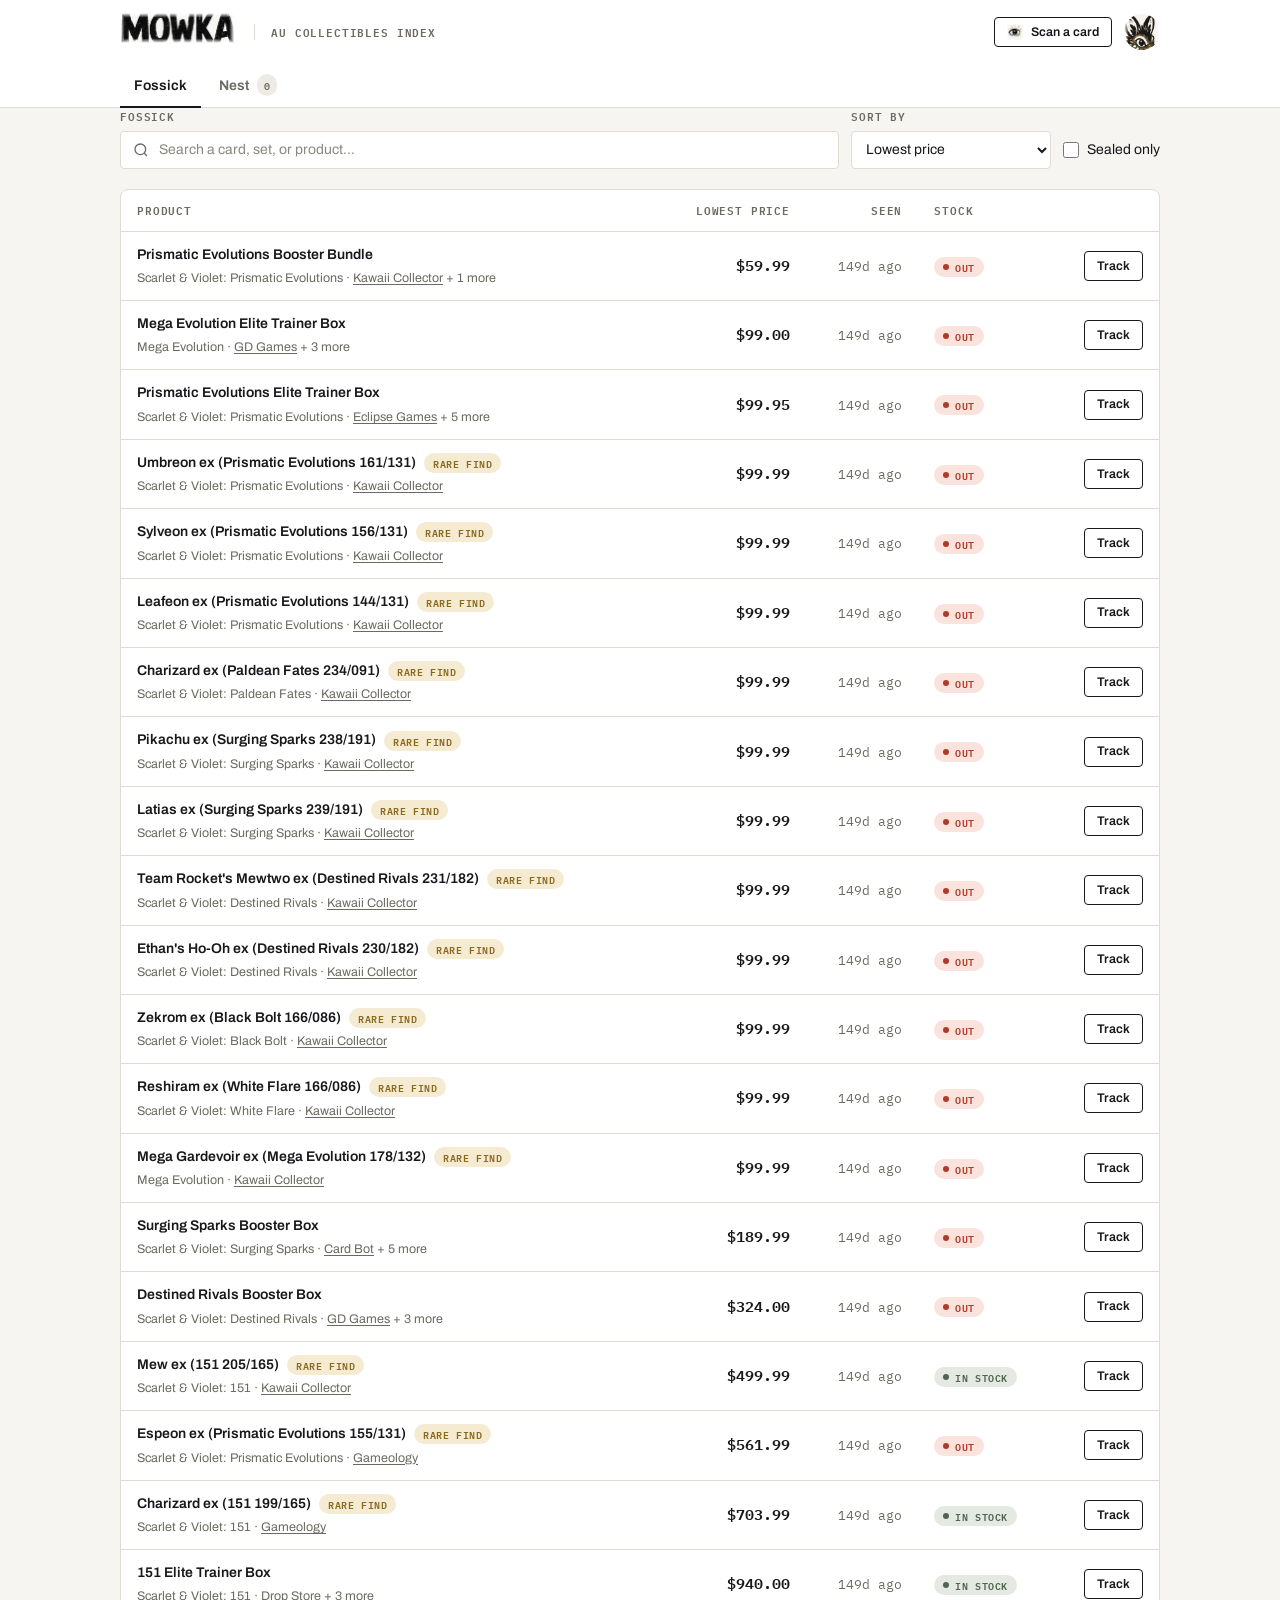
==== site/app.html @ 8d7795b2 "feat: implement the Mowka Index app design (claude.ai/design project) - site/app.html: AppHeader (wo" ====
<!doctype html>
<html lang="en-AU">
<head>
<meta charset="utf-8">
<meta name="viewport" content="width=device-width, initial-scale=1">
<title>Mowka · Fossick — AU collectibles index</title>
<meta name="description" content="Fossick AU prices for Pokémon TCG cards and sealed product, scan a card for an instant AUD price with its source, and track finds in your Nest.">
<link rel="icon" type="image/png" href="favicon.png">
<link rel="apple-touch-icon" href="assets/favicon-180.png">
<link rel="preconnect" href="https://fonts.googleapis.com">
<link rel="preconnect" href="https://fonts.gstatic.com" crossorigin>
<link href="https://fonts.googleapis.com/css2?family=Archivo:wght@400;500;600;700;800;900&family=IBM+Plex+Mono:wght@400;500;600;700&display=swap" rel="stylesheet">
<link rel="stylesheet" href="tokens.css">
<style>
/* ============ base ============ */
*{box-sizing:border-box;margin:0}
body{background:var(--surface-page);color:var(--text-body);font-family:var(--font-body);font-size:var(--text-base);line-height:var(--leading-body)}
img{max-width:100%}
.wrap{max-width:var(--page-max);margin:0 auto;padding:0 var(--page-pad)}
@media(max-width:720px){:root{--page-pad:16px}}
.art{mix-blend-mode:multiply}
.sr-only{position:absolute;width:1px;height:1px;overflow:hidden;clip:rect(0 0 0 0);white-space:nowrap}
a{color:inherit}

/* ============ kit: button ============ */
.mwk-btn{display:inline-flex;align-items:center;justify-content:center;gap:8px;font-family:var(--font-display);font-weight:var(--weight-semibold);border-radius:var(--radius-sm);border:1.5px solid transparent;cursor:pointer;line-height:1;text-decoration:none;transition:background var(--duration-quick) var(--ease-swoop),color var(--duration-quick),transform var(--duration-quick) var(--ease-swoop)}
.mwk-btn:active{transform:translateY(1px)}
.mwk-btn:focus-visible{outline:none;box-shadow:var(--focus-ring)}
.mwk-btn[disabled]{opacity:.45;cursor:not-allowed;transform:none}
.mwk-btn--sm{height:30px;padding:0 12px;font-size:var(--text-sm)}
.mwk-btn--md{height:38px;padding:0 16px;font-size:var(--text-base)}
.mwk-btn--primary{background:var(--ink);color:var(--text-on-ink)}
.mwk-btn--primary:hover:not([disabled]){background:var(--ink-raise)}
.mwk-btn--spark{background:var(--spark);color:#fff}
.mwk-btn--spark:hover:not([disabled]){background:var(--spark-deep)}
.mwk-btn--outline{background:transparent;border-color:var(--ink);color:var(--ink)}
.mwk-btn--outline:hover:not([disabled]){background:rgba(23,23,28,.06)}
.mwk-btn--ghost{background:transparent;color:var(--ink)}
.mwk-btn--ghost:hover:not([disabled]){background:var(--surface-sunken)}

/* ============ kit: badge ============ */
.mwk-badge{display:inline-flex;align-items:center;gap:6px;height:20px;padding:0 8px;border-radius:var(--radius-full);font-family:var(--font-mono);font-size:10px;font-weight:600;letter-spacing:.06em;text-transform:uppercase;border:1px solid transparent;white-space:nowrap}
.mwk-badge-dot{width:6px;height:6px;border-radius:50%;background:currentColor}
.mwk-badge--neutral{background:var(--surface-sunken);color:var(--text-soft)}
.mwk-badge--leaf{background:var(--gum-leaf-tint);color:var(--gum-leaf-deep)}
.mwk-badge--gold{background:var(--gold-tint);color:var(--gold-deep)}
.mwk-badge--spark{background:var(--spark-tint);color:var(--spark-deep)}
.mwk-badge--ink{background:var(--ink);color:var(--text-on-ink)}
.mwk-badge--outline{background:transparent;border-color:var(--line);color:var(--text-muted)}

/* ============ kit: card ============ */
.mwk-card{background:var(--surface-card);border:var(--border-hairline);border-radius:var(--radius-md);display:flex;flex-direction:column}
.mwk-card--art{background:var(--surface-art)}
.mwk-card--hover{transition:box-shadow var(--duration-quick) var(--ease-swoop),transform var(--duration-quick) var(--ease-swoop)}
.mwk-card--hover:hover{box-shadow:var(--shadow-lift);transform:translateY(-1px)}
.mwk-card-head{display:flex;align-items:baseline;justify-content:space-between;gap:12px;padding:14px 16px 0}
.mwk-card-label{font-family:var(--font-mono);font-size:var(--text-label);font-weight:600;letter-spacing:var(--tracking-label);text-transform:uppercase;color:var(--text-muted)}
.mwk-card-title{font-size:var(--text-lg);font-weight:var(--weight-heading);letter-spacing:var(--tracking-tight);color:var(--text-body);margin:2px 0 0}
.mwk-card-body{padding:14px 16px;flex:1}
.mwk-card-foot{padding:12px 16px;border-top:var(--border-hairline);display:flex;align-items:center;gap:8px}

/* ============ kit: tabs ============ */
.mwk-tabs{display:flex;gap:4px;border-bottom:var(--border-hairline)}
.mwk-tab{appearance:none;background:transparent;border:0;border-bottom:2px solid transparent;margin-bottom:-1px;padding:10px 14px;font-family:var(--font-display);font-size:var(--text-base);font-weight:var(--weight-semibold);color:var(--text-muted);cursor:pointer;display:inline-flex;align-items:center;gap:8px;transition:color var(--duration-quick)}
.mwk-tab:hover{color:var(--text-body)}
.mwk-tab:focus-visible{outline:none;box-shadow:var(--focus-ring);border-radius:var(--radius-sm)}
.mwk-tab--active{color:var(--text-body);border-bottom-color:var(--ink)}
.mwk-tab-count{font-family:var(--font-mono);font-size:10px;font-weight:600;background:var(--surface-sunken);border-radius:var(--radius-full);padding:2px 7px;color:var(--text-muted)}
.mwk-tab--active .mwk-tab-count{background:var(--ink);color:var(--text-on-ink)}

/* ============ kit: input/field ============ */
.mwk-field{display:flex;flex-direction:column;gap:6px}
.mwk-field-label{font-family:var(--font-mono);font-size:var(--text-label);font-weight:600;letter-spacing:var(--tracking-label);text-transform:uppercase;color:var(--text-muted)}
.mwk-input-wrap{display:flex;align-items:center;gap:8px;background:var(--surface-card);border:1px solid var(--line);border-radius:var(--radius-sm);padding:0 12px;height:38px;transition:border-color var(--duration-quick),box-shadow var(--duration-quick)}
.mwk-input-wrap:focus-within{border-color:var(--ink);box-shadow:var(--focus-ring)}
.mwk-input{flex:1;border:0;outline:none;background:transparent;font-family:var(--font-body);font-size:var(--text-base);color:var(--text-body);height:100%;min-width:0}
.mwk-input::placeholder{color:var(--text-faint)}
.mwk-input-prefix{display:inline-flex;color:var(--text-muted)}
.mwk-select{height:38px;background:var(--surface-card);border:1px solid var(--line);border-radius:var(--radius-sm);padding:0 10px;font-family:var(--font-body);font-size:var(--text-base);color:var(--text-body)}
.mwk-select:focus-visible{outline:none;border-color:var(--ink);box-shadow:var(--focus-ring)}
.mwk-check{display:inline-flex;align-items:center;gap:8px;font-size:var(--text-base);cursor:pointer;height:38px}
.mwk-check input{width:16px;height:16px;accent-color:var(--ink)}
.mwk-switch{display:inline-flex;align-items:center;gap:10px;cursor:pointer;font-size:var(--text-base)}
.mwk-switch input{appearance:none;width:36px;height:20px;border-radius:var(--radius-full);background:var(--line);position:relative;transition:background var(--duration-quick);cursor:pointer;flex-shrink:0}
.mwk-switch input:checked{background:var(--gum-leaf)}
.mwk-switch input::after{content:"";position:absolute;top:2px;left:2px;width:16px;height:16px;border-radius:50%;background:#fff;transition:transform var(--duration-quick) var(--ease-swoop)}
.mwk-switch input:checked::after{transform:translateX(16px)}
.mwk-switch input:focus-visible{outline:none;box-shadow:var(--focus-ring)}

/* ============ kit: swoop alert ============ */
.mwk-swoop{display:flex;align-items:stretch;gap:0;background:var(--surface-art);border:var(--border-keyline);border-radius:var(--radius-lg);overflow:hidden}
.mwk-swoop-body{flex:1;padding:16px 0 16px 20px;display:flex;flex-direction:column;gap:6px;justify-content:center}
.mwk-swoop-label{font-family:var(--font-mono);font-size:var(--text-label);font-weight:600;letter-spacing:var(--tracking-label);text-transform:uppercase;color:var(--spark-deep)}
.mwk-swoop-title{font-family:var(--font-display);font-size:var(--text-lg);font-weight:var(--weight-heading);letter-spacing:var(--tracking-tight)}
.mwk-swoop-meta{font-family:var(--font-mono);font-size:var(--text-sm);color:var(--text-soft)}
.mwk-swoop-meta strong{font-weight:600;color:var(--gold-deep)}
.mwk-swoop-actions{display:flex;gap:8px;margin-top:8px}
.mwk-swoop-art{width:180px;flex-shrink:0;display:flex;align-items:center;justify-content:center;overflow:hidden}
.mwk-swoop-art img{width:105%;animation:mwk-swoop-in .5s var(--ease-swoop)}
@keyframes mwk-swoop-in{from{opacity:0;transform:translate(24px,-12px)}to{opacity:1;transform:none}}
@media(max-width:560px){.mwk-swoop-art{width:110px}}

/* ============ kit: toast ============ */
#toasts{position:fixed;right:16px;bottom:16px;display:flex;flex-direction:column;gap:10px;z-index:60}
.mwk-toast{display:flex;align-items:flex-start;gap:12px;background:var(--surface-ink);color:var(--text-on-ink);border-radius:var(--radius-md);padding:14px 14px 14px 16px;max-width:420px;box-shadow:var(--shadow-pop);animation:mwk-toast-in var(--duration-swoop) var(--ease-swoop)}
@keyframes mwk-toast-in{from{opacity:0;transform:translateY(8px)}to{opacity:1;transform:none}}
.mwk-toast-label{font-family:var(--font-mono);font-size:var(--text-label);font-weight:600;letter-spacing:var(--tracking-label);text-transform:uppercase;margin:0 0 3px;color:var(--gold)}
.mwk-toast--success .mwk-toast-label{color:#A9BCA9}
.mwk-toast-msg{font-size:var(--text-base);line-height:1.5}
.mwk-toast-x{margin-left:auto;flex-shrink:0;background:transparent;border:0;color:var(--text-on-ink);opacity:.6;cursor:pointer;font-size:16px;line-height:1;padding:2px}
.mwk-toast-x:hover{opacity:1}

/* ============ app header ============ */
header.app{background:var(--surface-card);border-bottom:1px solid var(--line)}
.masthead{display:flex;align-items:center;gap:20px;height:64px}
.masthead .wordmark{height:30px;width:auto}
.masthead .tagline{font-family:var(--font-mono);font-size:var(--text-label);font-weight:600;letter-spacing:var(--tracking-label);text-transform:uppercase;color:var(--text-muted);border-left:1px solid var(--line);padding-left:16px}
.masthead .end{margin-left:auto;display:flex;align-items:center;gap:12px}
.headmark{width:36px;height:36px;border-radius:50%;background:var(--surface-art);object-fit:cover}
.scan-eye{height:16px;width:auto;mix-blend-mode:multiply}
@media(max-width:560px){.masthead .tagline{display:none}}

/* ============ screens ============ */
main{padding:20px 0 64px}
.screen{display:flex;flex-direction:column;gap:20px}
.screen[hidden]{display:none}
.controls{display:grid;grid-template-columns:1fr 200px auto;gap:12px;align-items:end}
@media(max-width:720px){.controls{grid-template-columns:1fr}}
.table-card{background:var(--surface-card);border:1px solid var(--line);border-radius:var(--radius-md);overflow:hidden}
.table-scroll{overflow-x:auto}
table{width:100%;border-collapse:collapse;font-size:var(--text-base)}
th{font-family:var(--font-mono);font-size:var(--text-label);font-weight:600;letter-spacing:var(--tracking-label);text-transform:uppercase;color:var(--text-muted);padding:12px 16px;border-bottom:1px solid var(--line);text-align:left;white-space:nowrap}
th.num{text-align:right}
td{padding:12px 16px;border-bottom:1px solid var(--line);vertical-align:middle}
tr:last-child td{border-bottom:0}
td .pname{display:flex;align-items:center;gap:8px;font-weight:600}
td .pmeta{font-size:var(--text-sm);color:var(--text-muted);margin-top:2px}
td .pmeta a{text-decoration:underline;text-underline-offset:2px}
td.price{text-align:right;font-family:var(--font-mono);font-weight:600;font-size:15px;white-space:nowrap}
td.seen{text-align:right;font-family:var(--font-mono);font-size:12.5px;color:var(--text-muted);white-space:nowrap}
td.act{text-align:right;white-space:nowrap}
.tbl-empty{padding:28px 16px;text-align:center;color:var(--text-muted)}
.stats{display:grid;grid-template-columns:repeat(3,1fr);gap:12px}
@media(max-width:720px){.stats{grid-template-columns:1fr}}
.nest-grid{display:grid;grid-template-columns:repeat(2,1fr);gap:12px}
@media(max-width:720px){.nest-grid{grid-template-columns:1fr}}
.tagchip{display:inline-flex;align-items:center;height:22px;padding:0 10px;border:1px solid var(--line);border-radius:var(--radius-full);font-family:var(--font-mono);font-size:11px;color:var(--text-soft);background:var(--surface-card)}
.skillnote{display:flex;align-items:center;gap:14px;border-top:1px solid var(--line);padding-top:16px}
.skillnote img{width:48px;height:48px;object-fit:contain}
.skillnote p{font-size:var(--text-sm);color:var(--text-muted);max-width:60ch}
.empty-nest{display:flex;flex-direction:column;align-items:center;gap:10px;padding:12px 0;text-align:center}
.empty-nest img{height:140px;width:auto}
.empty-nest p{font-size:var(--text-md);color:var(--text-soft);max-width:42ch}
.delta-down{color:var(--gum-leaf-deep)}
.delta-up{color:var(--spark-deep)}

/* ============ scan dialog ============ */
dialog#scan{border:var(--border-keyline);border-radius:var(--radius-lg);padding:0;width:min(560px,calc(100vw - 32px));background:var(--surface-card)}
dialog#scan::backdrop{background:rgba(23,23,28,.5)}
.scan-head{display:flex;align-items:center;gap:10px;padding:16px 20px;border-bottom:1px solid var(--line)}
.scan-head img{height:22px;width:auto}
.scan-head h2{font-size:var(--text-lg);font-weight:var(--weight-heading);letter-spacing:var(--tracking-tight)}
.scan-head .mwk-toast-x{color:var(--ink)}
.scan-body{padding:20px;display:flex;flex-direction:column;gap:16px}
.scan-drop{border:2px dashed var(--line);border-radius:var(--radius-md);padding:22px;text-align:center;color:var(--text-muted);font-size:var(--text-sm);cursor:pointer;background:var(--surface-sunken)}
.scan-drop:hover{border-color:var(--ink);color:var(--text-body)}
.scan-status{font-family:var(--font-mono);font-size:var(--text-sm);color:var(--text-muted)}
.cand{display:flex;align-items:center;gap:12px;padding:10px;border:1px solid var(--line);border-radius:var(--radius-md);cursor:pointer;background:var(--surface-card);width:100%;text-align:left;font:inherit}
.cand:hover{border-color:var(--ink);box-shadow:var(--shadow-lift)}
.cand img{width:44px;height:61px;object-fit:contain;background:var(--surface-sunken);border-radius:2px}
.cand .cname{font-weight:600}
.cand .cmeta{font-size:var(--text-sm);color:var(--text-muted)}
.result{display:flex;gap:16px;align-items:flex-start}
.result img{width:110px;border-radius:6px}
.result .rprice{font-family:var(--font-mono);font-size:var(--text-2xl);font-weight:600}
.result .rsource{font-size:var(--text-sm);color:var(--text-soft);margin-top:4px}
.result .rsource a{text-decoration:underline}
.result .rwork{font-family:var(--font-mono);font-size:var(--text-sm);color:var(--text-muted);margin-top:6px}
.result .ractions{margin-top:14px;display:flex;gap:8px}
</style>
</head>
<body>
<header class="app">
  <div class="wrap">
    <div class="masthead">
      <a href="index.html" aria-label="Mowka home"><img class="wordmark art" src="assets/mowka-wordmark.webp" alt="Mowka"></a>
      <span class="tagline">AU collectibles index</span>
      <div class="end">
        <button class="mwk-btn mwk-btn--outline mwk-btn--sm" id="open-scan">
          <img class="scan-eye" src="assets/mowka-emblem-eye.webp" alt="">Scan a card
        </button>
        <img class="headmark" src="assets/mowka-head.webp" alt="">
      </div>
    </div>
    <div class="mwk-tabs" role="tablist" style="border-bottom:0">
      <button class="mwk-tab mwk-tab--active" role="tab" aria-selected="true" id="tab-fossick" data-tab="fossick">Fossick</button>
      <button class="mwk-tab" role="tab" aria-selected="false" id="tab-nest" data-tab="nest">Nest <span class="mwk-tab-count" id="nest-count">0</span></button>
    </div>
  </div>
</header>

<main class="wrap">
  <div id="swoop-slot"></div>

  <section class="screen" id="screen-fossick" role="tabpanel" aria-labelledby="tab-fossick">
    <div class="controls">
      <label class="mwk-field">
        <span class="mwk-field-label">Fossick</span>
        <span class="mwk-input-wrap">
          <span class="mwk-input-prefix"><svg width="16" height="16" viewBox="0 0 24 24" fill="none" stroke="currentColor" stroke-width="2"><circle cx="11" cy="11" r="8"/><path d="m21 21-4.3-4.3"/></svg></span>
          <input class="mwk-input" id="q" type="search" placeholder="Search a card, set, or product…">
        </span>
      </label>
      <label class="mwk-field">
        <span class="mwk-field-label">Sort by</span>
        <select class="mwk-select" id="sort">
          <option value="price">Lowest price</option>
          <option value="fresh">Freshest</option>
          <option value="name">Name</option>
        </select>
      </label>
      <label class="mwk-check"><input type="checkbox" id="sealed-only">Sealed only</label>
    </div>
    <div class="table-card"><div class="table-scroll">
      <table>
        <thead><tr><th>Product</th><th class="num">Lowest price</th><th class="num">Seen</th><th>Stock</th><th></th></tr></thead>
        <tbody id="rows"><tr><td colspan="5" class="tbl-empty">Fossicking…</td></tr></tbody>
      </table>
    </div></div>
  </section>

  <section class="screen" id="screen-nest" role="tabpanel" aria-labelledby="tab-nest" hidden>
    <div class="stats">
      <div class="mwk-card"><div class="mwk-card-head"><div><div class="mwk-card-label">In the nest</div><h3 class="mwk-card-title" id="stat-count">0 items</h3></div></div>
        <div class="mwk-card-body" id="stat-tags"></div></div>
      <div class="mwk-card"><div class="mwk-card-head"><div><div class="mwk-card-label">Nest value</div><h3 class="mwk-card-title" id="stat-value">$0.00</h3></div></div>
        <div class="mwk-card-body"><span style="font-family:var(--font-mono);font-size:12.5px" id="stat-delta"></span></div></div>
      <div class="mwk-card"><div class="mwk-card-head"><div><div class="mwk-card-label">Swoop alerts</div><h3 class="mwk-card-title">On this device</h3></div></div>
        <div class="mwk-card-body"><label class="mwk-switch"><input type="checkbox" id="alerts-switch" checked>Alert me on restocks</label></div></div>
    </div>
    <div id="nest-items"></div>
    <div class="skillnote">
      <img class="art" src="assets/mowka-emblem-nest.webp" alt="">
      <p>Mowka learned Nest — track anything from Fossick and it lands here with live prices from AU stores. Stored on this device only.</p>
    </div>
  </section>
</main>

<dialog id="scan" aria-labelledby="scan-title">
  <div class="scan-head">
    <img class="art" src="assets/mowka-emblem-eye.webp" alt="">
    <h2 id="scan-title">Scan a card</h2>
    <button class="mwk-toast-x" style="margin-left:auto" id="scan-close" aria-label="Close">×</button>
  </div>
  <div class="scan-body" id="scan-body"></div>
</dialog>

<div id="toasts" aria-live="polite"></div>

<script>
"use strict";
/* Implements docs/SCAN_PRICING.md + the "Mowka Index" ui_kit from the design project. */
const esc = s => String(s ?? "").replace(/[&<>"']/g, c =>
  ({"&":"&amp;","<":"&lt;",">":"&gt;",'"':"&quot;","'":"&#39;"}[c]));
const safeUrl = u => {
  try { const x = new URL(u); return x.protocol === "http:" || x.protocol === "https:" ? x.href : "#"; }
  catch { return "#"; }
};
const aud = c => (c/100).toLocaleString("en-AU", {style:"currency", currency:"AUD"});
const ago = iso => {
  const m = Math.max(0, Math.round((Date.now() - new Date(iso))/60000));
  return m < 60 ? `${m}m ago` : m < 1440 ? `${Math.round(m/60)}h ago` : `${Math.round(m/1440)}d ago`;
};
const COLLECTION_KEY = "mowka.collection.v1";   // schema per docs/SCAN_PRICING.md
const ALERTS_KEY = "mowka.alerts.v1";
const TCGDEX = "https://api.tcgdex.net/v2/en";

/* ---------- state ---------- */
let rows = [];          // merged fossick rows
let auPrices = {};      // ref -> offer
let fx = null;
let cardIndex = null;   // lazy (716KB)
const nest = () => { try { return JSON.parse(localStorage.getItem(COLLECTION_KEY)) || []; } catch { return []; } };
const saveNest = items => localStorage.setItem(COLLECTION_KEY, JSON.stringify(items));
const alertsOn = () => localStorage.getItem(ALERTS_KEY) !== "off";

/* ---------- toasts (Squawk voice) ---------- */
function toast(msg, variant = "squawk") {
  const el = document.createElement("div");
  el.className = "mwk-toast mwk-toast--" + variant;
  el.setAttribute("role", "status");
  el.innerHTML = `<div><p class="mwk-toast-label">${variant === "success" ? "Found" : "Squawk"}</p>
    <p class="mwk-toast-msg">${esc(msg)}</p></div>
    <button class="mwk-toast-x" aria-label="Dismiss">×</button>`;
  el.querySelector("button").onclick = () => el.remove();
  document.getElementById("toasts").append(el);
  setTimeout(() => el.remove(), 4500);
}

/* ---------- data load ---------- */
async function loadData() {
  const [sealed, cards, au, fxres] = await Promise.all([
    fetch("data.json").then(r => r.ok ? r.json() : {products: []}).catch(() => ({products: []})),
    fetch("cards.json").then(r => r.ok ? r.json() : {cards: []}).catch(() => ({cards: []})),
    fetch("api/au-prices.json").then(r => r.ok ? r.json() : {prices: {}}).catch(() => ({prices: {}})),
    fetch("api/fx.json").then(r => r.ok ? r.json() : null).catch(() => null),
  ]);
  auPrices = au.prices || {};
  fx = fxres;
  rows = [];
  for (const p of sealed.products) {
    if (!p.best) continue;
    rows.push({key: p.id, ref: p.id, kind: "sealed", name: p.name, set: p.set,
               best: p.best, stores: p.stores_tracked, rare: false});
  }
  for (const c of cards.cards) {
    const rare = /illustration|hyper|shiny/.test(c.variant || "");
    rows.push({key: c.id, ref: c.id.replace(/^card-/, ""), kind: "card", name: c.name,
               set: c.set, best: c.best, stores: c.best ? 1 : 0, rare, image: c.image});
  }
  renderFossick();
  renderNest();
  checkRestocks();
}

/* ---------- fossick ---------- */
function stockBadge(row) {
  if (!row.best) return `<span class="mwk-badge mwk-badge--outline">No AU listing</span>`;
  return row.best.in_stock
    ? `<span class="mwk-badge mwk-badge--leaf"><span class="mwk-badge-dot"></span>In stock</span>`
    : `<span class="mwk-badge mwk-badge--spark"><span class="mwk-badge-dot"></span>Out</span>`;
}
function renderFossick() {
  const q = document.getElementById("q").value.trim().toLowerCase();
  const sealedOnly = document.getElementById("sealed-only").checked;
  const sort = document.getElementById("sort").value;
  const tracked = new Set(nest().map(i => i.ref));
  let shown = rows.filter(r =>
    (!sealedOnly || r.kind === "sealed") &&
    (!q || `${r.name} ${r.set}`.toLowerCase().includes(q)));
  shown.sort((a, b) => {
    if (sort === "name") return a.name.localeCompare(b.name);
    if (sort === "fresh") return (b.best?.observed_at || "").localeCompare(a.best?.observed_at || "");
    const ap = a.best ? a.best.price_cents : Infinity, bp = b.best ? b.best.price_cents : Infinity;
    return ap - bp;
  });
  const tbody = document.getElementById("rows");
  if (!shown.length) {
    tbody.innerHTML = `<tr><td colspan="5" class="tbl-empty">Nothing shiny matches that. Try a different search.</td></tr>`;
    return;
  }
  tbody.innerHTML = shown.map(r => {
    const store = r.best
      ? `<a href="${esc(safeUrl(r.best.url))}" rel="nofollow noopener">${esc(r.best.store)}</a>${r.stores > 1 ? " + " + (r.stores - 1) + " more" : ""}`
      : "—";
    return `<tr>
      <td><div class="pname">${esc(r.name)}${r.rare ? ' <span class="mwk-badge mwk-badge--gold">Rare find</span>' : ""}</div>
        <div class="pmeta">${esc(r.set)} · ${store}</div></td>
      <td class="price">${r.best ? aud(r.best.price_cents) : "–"}</td>
      <td class="seen">${r.best ? esc(ago(r.best.observed_at)) : "–"}</td>
      <td>${stockBadge(r)}</td>
      <td class="act">${tracked.has(r.ref)
        ? '<span class="mwk-badge mwk-badge--ink">Tracked</span>'
        : `<button class="mwk-btn mwk-btn--outline mwk-btn--sm" data-track="${esc(r.key)}">Track</button>`}</td>
    </tr>`;
  }).join("");
}
document.getElementById("rows").addEventListener("click", e => {
  const btn = e.target.closest("[data-track]");
  if (!btn) return;
  const row = rows.find(r => r.key === btn.dataset.track);
  if (row) track(row);
});
function track(row) {
  const items = nest();
  if (items.some(i => i.ref === row.ref)) return;
  items.push({
    ref: row.ref, kind: row.kind, name: row.name, set: row.set,
    added_at: new Date().toISOString(),
    price_snapshot: row.best
      ? {aud_cents: row.best.price_cents, source_type: row.kind === "sealed" ? "au_store" : (row.best.source_type === "ebay_active" ? "au_ebay" : "au_store"),
         source_label: `${row.best.store} (AU local price)`, in_stock: !!row.best.in_stock}
      : {aud_cents: null, source_type: "none", source_label: "no price at track time"},
  });
  saveNest(items);
  toast(`Tracked. Mowka will keep a sharp eye on ${row.name}.`);
  renderFossick(); renderNest();
}

/* ---------- nest ---------- */
function currentBest(item) {
  const row = rows.find(r => r.ref === item.ref);
  return row ? row.best : null;
}
function renderNest() {
  const items = nest();
  document.getElementById("nest-count").textContent = items.length;
  document.getElementById("stat-count").textContent = `${items.length} item${items.length === 1 ? "" : "s"}`;
  const sealedN = items.filter(i => i.kind === "sealed").length;
  document.getElementById("stat-tags").innerHTML =
    `<span class="tagchip">Sealed ${sealedN}</span> <span class="tagchip" style="margin-left:6px">Singles ${items.length - sealedN}</span>`;
  let now = 0, then = 0;
  for (const i of items) {
    const cur = currentBest(i);
    if (cur) now += cur.price_cents;
    if (i.price_snapshot?.aud_cents) then += i.price_snapshot.aud_cents;
  }
  document.getElementById("stat-value").textContent = aud(now);
  const deltaEl = document.getElementById("stat-delta");
  if (then > 0 && now > 0) {
    const d = (now - then) / then * 100;
    deltaEl.className = d <= 0 ? "delta-down" : "delta-up";
    deltaEl.textContent = `${d <= 0 ? "▼" : "▲"} ${Math.abs(d).toFixed(1)}% since tracked`;
  } else deltaEl.textContent = "";
  const host = document.getElementById("nest-items");
  if (!items.length) {
    host.innerHTML = `<div class="mwk-card mwk-card--art"><div class="mwk-card-body empty-nest">
      <img class="art" src="assets/mowka-swoop.webp" alt="">
      <p>Nothing shiny here yet. Fossick for a card and track it — Mowka will bring finds back to your nest.</p>
    </div></div>`;
    return;
  }
  host.className = "nest-grid";
  host.innerHTML = items.map(i => {
    const cur = currentBest(i);
    const snap = i.price_snapshot?.aud_cents;
    let deltaHtml = "";
    if (cur && snap) {
      const d = (cur.price_cents - snap) / snap * 100;
      deltaHtml = `<span style="font-family:var(--font-mono);font-size:12px;margin-left:10px"
        class="${d <= 0 ? "delta-down" : "delta-up"}">${d <= 0 ? "▼" : "▲"} ${Math.abs(d).toFixed(1)}% since tracked</span>`;
    }
    const badge = cur
      ? (cur.in_stock ? '<span class="mwk-badge mwk-badge--leaf"><span class="mwk-badge-dot"></span>In stock</span>'
                      : '<span class="mwk-badge mwk-badge--spark"><span class="mwk-badge-dot"></span>Out</span>')
      : '<span class="mwk-badge mwk-badge--outline">No AU listing</span>';
    return `<div class="mwk-card mwk-card--hover">
      <div class="mwk-card-head"><div><div class="mwk-card-label">${esc(i.set)}</div>
        <h3 class="mwk-card-title">${esc(i.name)}</h3></div>${badge}</div>
      <div class="mwk-card-body">
        <span style="font-family:var(--font-mono);font-size:20px;font-weight:600">${cur ? aud(cur.price_cents) : (snap ? aud(snap) + " (snapshot)" : "–")}</span>${deltaHtml}
      </div>
      <div class="mwk-card-foot">
        ${cur ? `<a class="mwk-btn mwk-btn--ghost mwk-btn--sm" href="${esc(safeUrl(cur.url))}" rel="nofollow noopener">View source</a>` : ""}
        <button class="mwk-btn mwk-btn--ghost mwk-btn--sm" data-untrack="${esc(i.ref)}">Stop tracking</button>
      </div>
    </div>`;
  }).join("");
}
document.getElementById("nest-items").addEventListener("click", e => {
  const btn = e.target.closest("[data-untrack]");
  if (!btn) return;
  saveNest(nest().filter(i => i.ref !== btn.dataset.untrack));
  toast("Out of the nest. Mowka let that one go.");
  renderFossick(); renderNest();
});
const alertsSwitch = document.getElementById("alerts-switch");
alertsSwitch.checked = alertsOn();
alertsSwitch.addEventListener("change", () => {
  localStorage.setItem(ALERTS_KEY, alertsSwitch.checked ? "on" : "off");
  toast(alertsSwitch.checked ? "Squawk! Alerts stay on." : "Alerts off. Mowka will stay quiet.");
  document.getElementById("swoop-slot").innerHTML = "";
  if (alertsSwitch.checked) checkRestocks();
});

/* ---------- swoop alert: tracked item came back in stock ---------- */
function checkRestocks() {
  if (!alertsOn()) return;
  const dismissed = localStorage.getItem("mowka.swoop.dismissed") || "";
  for (const i of nest()) {
    const cur = currentBest(i);
    if (!cur || !cur.in_stock || i.price_snapshot?.in_stock !== false) continue;
    const key = i.ref + "@" + cur.observed_at;
    if (dismissed === key) continue;
    document.getElementById("swoop-slot").innerHTML = `
      <div class="mwk-swoop" role="alert" style="margin-bottom:20px">
        <div class="mwk-swoop-body">
          <p class="mwk-swoop-label">Swoop · Restock</p>
          <p class="mwk-swoop-title">${esc(i.name)}</p>
          <p class="mwk-swoop-meta">${esc(cur.store)} · <strong>${aud(cur.price_cents)}</strong></p>
          <div class="mwk-swoop-actions">
            <a class="mwk-btn mwk-btn--spark mwk-btn--sm" href="${esc(safeUrl(cur.url))}" rel="nofollow noopener">Go to store</a>
            <button class="mwk-btn mwk-btn--ghost mwk-btn--sm" id="swoop-dismiss">Dismiss</button>
          </div>
        </div>
        <div class="mwk-swoop-art"><img class="art" src="assets/mowka-swoop.webp" alt="Mowka swooping"></div>
      </div>`;
    document.getElementById("swoop-dismiss").onclick = () => {
      localStorage.setItem("mowka.swoop.dismissed", key);
      document.getElementById("swoop-slot").innerHTML = "";
    };
    break;
  }
}

/* ---------- tabs ---------- */
for (const tab of document.querySelectorAll(".mwk-tab")) {
  tab.addEventListener("click", () => {
    for (const t of document.querySelectorAll(".mwk-tab")) {
      t.classList.toggle("mwk-tab--active", t === tab);
      t.setAttribute("aria-selected", t === tab ? "true" : "false");
    }
    document.getElementById("screen-fossick").hidden = tab.dataset.tab !== "fossick";
    document.getElementById("screen-nest").hidden = tab.dataset.tab !== "nest";
  });
}
document.getElementById("q").addEventListener("input", renderFossick);
document.getElementById("sort").addEventListener("change", renderFossick);
document.getElementById("sealed-only").addEventListener("change", renderFossick);

/* ---------- scan (docs/SCAN_PRICING.md) ---------- */
const scanDialog = document.getElementById("scan");
const scanBody = document.getElementById("scan-body");
document.getElementById("open-scan").addEventListener("click", () => {
  scanDialog.showModal(); scanStart();
  if (window.goatcounter?.count) goatcounter.count({path: "card-scan", title: "Card scan", event: true});
});
document.getElementById("scan-close").addEventListener("click", () => scanDialog.close());

const FRACTIONS_RE = /(?<![\d\/])(\d{1,3})\s*\/\s*(\d{1,3})(?![\d\/])/g;
const cleanText = t => t.toLowerCase().replace(/[$€£]\s*\d+(?:[.,]\d+)?/g, " ").replace(/[^a-z0-9]+/g, " ").replace(/\s+/g, " ").trim();
const nameTokens = t => new Set(cleanText(t).split(" ").filter(w => w.length > 2 && !/^\d+$/.test(w)));

async function ensureIndex() {
  if (!cardIndex) {
    scanStatus("Loading card index…");
    cardIndex = await fetch("api/card-index.json").then(r => r.json());
  }
  return cardIndex;
}
function identify(text, index, limit = 5) {
  const tokens = nameTokens(text);
  const score = name => { let s = 0; for (const t of nameTokens(name)) if (tokens.has(t)) s++; return s; };
  const seen = new Set(); const out = [];
  for (const m of text.matchAll(FRACTIONS_RE)) {
    const num = parseInt(m[1], 10), den = parseInt(m[2], 10);
    if (!den) continue;
    const sets = new Set(index.sets.filter(s => s.official === den).map(s => s.id));
    if (!sets.size) continue;
    for (const [id, localId, name] of index.cards) {
      const setId = id.slice(0, id.lastIndexOf("-"));
      if (sets.has(setId) && /^\d+$/.test(localId) && parseInt(localId, 10) === num && !seen.has(id)) {
        seen.add(id);
        out.push({id, localId, name, set_id: setId,
                  set_name: (index.sets.find(s => s.id === setId) || {}).name || setId});
      }
    }
  }
  out.sort((a, b) => score(b.name) - score(a.name));
  if (!out.length && tokens.size) {
    const scored = index.cards.map(row => [score(row[2]), row]).filter(([s]) => s > 0);
    scored.sort((a, b) => b[0] - a[0]);
    for (const [, [id, localId, name]] of scored.slice(0, limit)) {
      const setId = id.slice(0, id.lastIndexOf("-"));
      out.push({id, localId, name, set_id: setId,
                set_name: (index.sets.find(s => s.id === setId) || {}).name || setId});
    }
  }
  return out.slice(0, limit);
}
function scanStatus(msg) {
  const el = document.getElementById("scan-status");
  if (el) el.textContent = msg;
}
function scanStart() {
  scanBody.innerHTML = `
    <label class="scan-drop" for="scan-file">
      <strong>Photo the card</strong> — frame the whole card, collector number visible (e.g. 161/131).<br>
      Tap to open the camera or choose a photo.
      <input id="scan-file" type="file" accept="image/*" capture="environment" style="display:none">
    </label>
    <label class="mwk-field">
      <span class="mwk-field-label">Or type it</span>
      <span class="mwk-input-wrap"><input class="mwk-input" id="scan-text" placeholder="e.g. umbreon 161/131" autocomplete="off"></span>
    </label>
    <p class="scan-status" id="scan-status"></p>
    <div id="scan-results"></div>`;
  document.getElementById("scan-file").addEventListener("change", e => {
    if (e.target.files && e.target.files[0]) scanImage(e.target.files[0]);
  });
  const typed = document.getElementById("scan-text");
  let debounce;
  typed.addEventListener("input", () => {
    clearTimeout(debounce);
    debounce = setTimeout(() => scanIdentify(typed.value), 350);
  });
}
async function scanImage(file) {
  try {
    scanStatus("Reading the card… (first scan downloads the reader)");
    if (!window.Tesseract) {
      await new Promise((res, rej) => {
        const s = document.createElement("script");
        s.src = "https://cdn.jsdelivr.net/npm/tesseract.js@5/dist/tesseract.min.js";
        s.onload = res; s.onerror = () => rej(new Error("could not load the OCR reader"));
        document.head.append(s);
      });
    }
    const { data } = await Tesseract.recognize(file, "eng",
      { logger: m => { if (m.status === "recognizing text") scanStatus(`Reading… ${Math.round(m.progress * 100)}%`); } });
    scanStatus("");
    await scanIdentify(data.text || "");
  } catch (err) {
    scanStatus("Squawk — couldn't read that. Try again with more light, or type the card below.");
  }
}
async function scanIdentify(text) {
  if (!text.trim()) { document.getElementById("scan-results").innerHTML = ""; return; }
  const index = await ensureIndex();
  const candidates = identify(text, index);
  const host = document.getElementById("scan-results");
  if (!candidates.length) {
    scanStatus("No match — check the collector number (like 161/131) or the name spelling.");
    host.innerHTML = "";
    return;
  }
  scanStatus(candidates.length === 1 ? "Found it — confirm:" : "Tap the card you scanned:");
  host.innerHTML = `<div style="display:flex;flex-direction:column;gap:8px">` + candidates.map(c => `
    <button class="cand" data-ref="${esc(c.id)}">
      <img data-thumb="${esc(c.id)}" alt="" src="">
      <div><div class="cname">${esc(c.name)}</div>
      <div class="cmeta">${esc(c.set_name)} · #${esc(c.localId)}</div></div>
    </button>`).join("") + `</div>`;
  for (const btn of host.querySelectorAll(".cand")) {
    btn.addEventListener("click", () => scanPrice(btn.dataset.ref));
    fetch(`${TCGDEX}/cards/${encodeURIComponent(btn.dataset.ref)}`).then(r => r.json()).then(d => {
      if (d.image) btn.querySelector("img").src = safeUrl(d.image + "/low.webp");
    }).catch(() => {});
  }
}
async function scanPrice(ref) {
  scanStatus("Fossicking for the price…");
  document.getElementById("scan-results").innerHTML = "";
  let info = null;
  try { info = await fetch(`${TCGDEX}/cards/${encodeURIComponent(ref)}`).then(r => r.json()); } catch {}
  // resolution order per docs/SCAN_PRICING.md: AU local -> USD x fx -> EUR x fx
  const au = auPrices[ref];
  let priceHtml, trackSnapshot;
  if (au) {
    priceHtml = `<div class="rprice">${aud(au.price_cents)}</div>
      <div class="rsource">${au.in_stock ? "In stock" : "Out of stock"} at
        <a href="${esc(safeUrl(au.url))}" rel="nofollow noopener">${esc(au.store)}</a> — AU local price, seen ${esc(ago(au.observed_at))}</div>`;
    trackSnapshot = {aud_cents: au.price_cents,
      source_type: au.source_type === "ebay_active" ? "au_ebay" : "au_store",
      source_label: `${au.store} (AU local price)`, in_stock: !!au.in_stock};
  } else {
    const usd = tcgplayerUsd(info), eur = cardmarketEur(info);
    const conv = usd && fx?.usd_aud ? {amt: usd, cur: "USD", rate: fx.usd_aud, label: "US market (TCGplayer)"}
             : eur && fx?.eur_aud ? {amt: eur, cur: "EUR", rate: fx.eur_aud, label: "EU market (Cardmarket)"}
             : null;
    if (conv) {
      const cents = Math.round(conv.amt * conv.rate * 100);
      priceHtml = `<div class="rprice">${aud(cents)}</div>
        <div class="rsource">${esc(conv.label)}, converted at ECB rate ${esc(fx.date)} — reference, not an AU market price</div>
        <div class="rwork">${conv.cur === "USD" ? "US$" : "€"}${conv.amt.toFixed(2)} × ${conv.rate}</div>`;
      trackSnapshot = {aud_cents: cents, source_type: conv.cur.toLowerCase() + "_converted",
        source_label: `${conv.label}, converted at ECB rate ${fx.date}`};
    } else {
      priceHtml = `<div class="rprice">–</div><div class="rsource">No price found — no AU listing and no reference price available.</div>`;
      trackSnapshot = {aud_cents: null, source_type: "none", source_label: "no price found"};
    }
  }
  scanStatus("");
  const name = info?.name || ref, setName = info?.set?.name || "";
  document.getElementById("scan-results").innerHTML = `
    <div class="result">
      ${info?.image ? `<img src="${esc(safeUrl(info.image + "/high.webp"))}" alt="">` : ""}
      <div>
        <div style="font-weight:700;font-size:var(--text-lg);letter-spacing:var(--tracking-tight)">${esc(name)}</div>
        <div style="font-size:var(--text-sm);color:var(--text-muted);margin-bottom:10px">${esc(setName)}</div>
        ${priceHtml}
        <div class="ractions">
          <button class="mwk-btn mwk-btn--spark mwk-btn--md" id="scan-track">Track in Nest</button>
          <button class="mwk-btn mwk-btn--ghost mwk-btn--md" id="scan-again">Scan another</button>
        </div>
      </div>
    </div>`;
  document.getElementById("scan-track").onclick = () => {
    const items = nest();
    if (!items.some(i => i.ref === ref)) {
      items.push({ref, kind: "card", name, set: setName,
                  added_at: new Date().toISOString(), price_snapshot: trackSnapshot});
      saveNest(items);
    }
    toast(`Found! ${name} is in the nest.`, "success");
    scanDialog.close();
    renderFossick(); renderNest();
  };
  document.getElementById("scan-again").onclick = scanStart;
}
function tcgplayerUsd(info) {
  for (const finish of ["holofoil", "normal", "reverseHolofoil", "1stEditionHolofoil"])
    for (const v of info?.variants_detailed || []) {
      const m = v?.pricing?.tcgplayer?.[finish]?.marketPrice;
      if (m) return Number(m);
    }
  return null;
}
function cardmarketEur(info) {
  for (const v of info?.variants_detailed || [])
    for (const k of ["trend", "avg30"]) {
      const m = v?.pricing?.cardmarket?.[k];
      if (m) return Number(m);
    }
  return null;
}

loadData();
</script>
<script data-goatcounter="https://mowka.goatcounter.com/count" async src="https://gc.zgo.at/count.js"></script>
</body>
</html>
---- site/tokens.css ----
/* Mowka design tokens — synced from the claude.ai/design project
   "Mowka mascot design brief" (tokens/{colors,typography,spacing,effects}.css).
   Edit there first; this file follows the design source. */
:root {
  /* Canonical palette */
  --ink: #17171C;
  --gum-leaf: #6E846E;
  --gold: #DAA643;
  --spark: #D6412B;
  --paper: #F6F5F1;
  --paper-art: #F2EBDC;

  /* Ink ramp (text) */
  --text-body: #17171C;
  --text-soft: #4A4944;
  --text-muted: #6B6960;
  --text-faint: #8A8880;
  --text-on-ink: #F6F5F1;

  /* Lines */
  --line: #DEDCD4;
  --line-strong: #17171C;

  /* Surfaces */
  --surface-page: var(--paper);
  --surface-card: #FFFFFF;
  --surface-sunken: #EDEBE4;
  --surface-ink: #17171C;
  --ink-raise: #2C2C34;
  --surface-art: var(--paper-art);

  /* Functional ramps */
  --gum-leaf-tint: #E4E9E1;
  --gum-leaf-deep: #4E6350;
  --gold-tint: #F5EBD2;
  --gold-deep: #8A6A1F;
  --spark-tint: #F9E3DC;
  --spark-deep: #B03A28;

  /* Semantic aliases */
  --accent: var(--spark);
  --success: var(--gum-leaf);
  --treasure: var(--gold);
  --danger: var(--spark-deep);
  --focus-ring: 0 0 0 3px rgba(214, 65, 43, 0.22);

  /* Type */
  --font-display: 'Archivo', 'Helvetica Neue', Arial, sans-serif;
  --font-body: 'Archivo', 'Helvetica Neue', Arial, sans-serif;
  --font-mono: 'IBM Plex Mono', 'SFMono-Regular', Consolas, monospace;
  --text-label: 10.5px;
  --text-xs: 11px;
  --text-sm: 12.5px;
  --text-base: 14px;
  --text-md: 15px;
  --text-lg: 18px;
  --text-xl: 22px;
  --text-2xl: 28px;
  --text-3xl: 36px;
  --text-4xl: 48px;
  --weight-body: 400;
  --weight-medium: 500;
  --weight-semibold: 600;
  --weight-heading: 700;
  --weight-display: 800;
  --tracking-label: 0.08em;
  --tracking-tight: -0.02em;
  --leading-tight: 1.1;
  --leading-body: 1.6;

  /* Spacing — 4px grid */
  --space-1: 4px; --space-2: 8px; --space-3: 12px; --space-4: 16px;
  --space-5: 20px; --space-6: 24px; --space-8: 32px; --space-10: 40px;
  --space-12: 48px; --space-16: 64px;
  --measure: 68ch;
  --page-max: 1120px;
  --page-pad: 40px;

  /* Radii, borders, elevation, motion */
  --radius-sm: 4px;
  --radius-md: 8px;
  --radius-lg: 12px;
  --radius-full: 999px;
  --border-hairline: 1px solid var(--line);
  --border-keyline: 2px solid var(--line-strong);
  --shadow-lift: 0 2px 8px rgba(23, 23, 28, 0.08);
  --shadow-pop: 0 12px 32px rgba(23, 23, 28, 0.18);
  --ease-swoop: cubic-bezier(0.2, 0.9, 0.3, 1);
  --duration-quick: 150ms;
  --duration-swoop: 300ms;
}
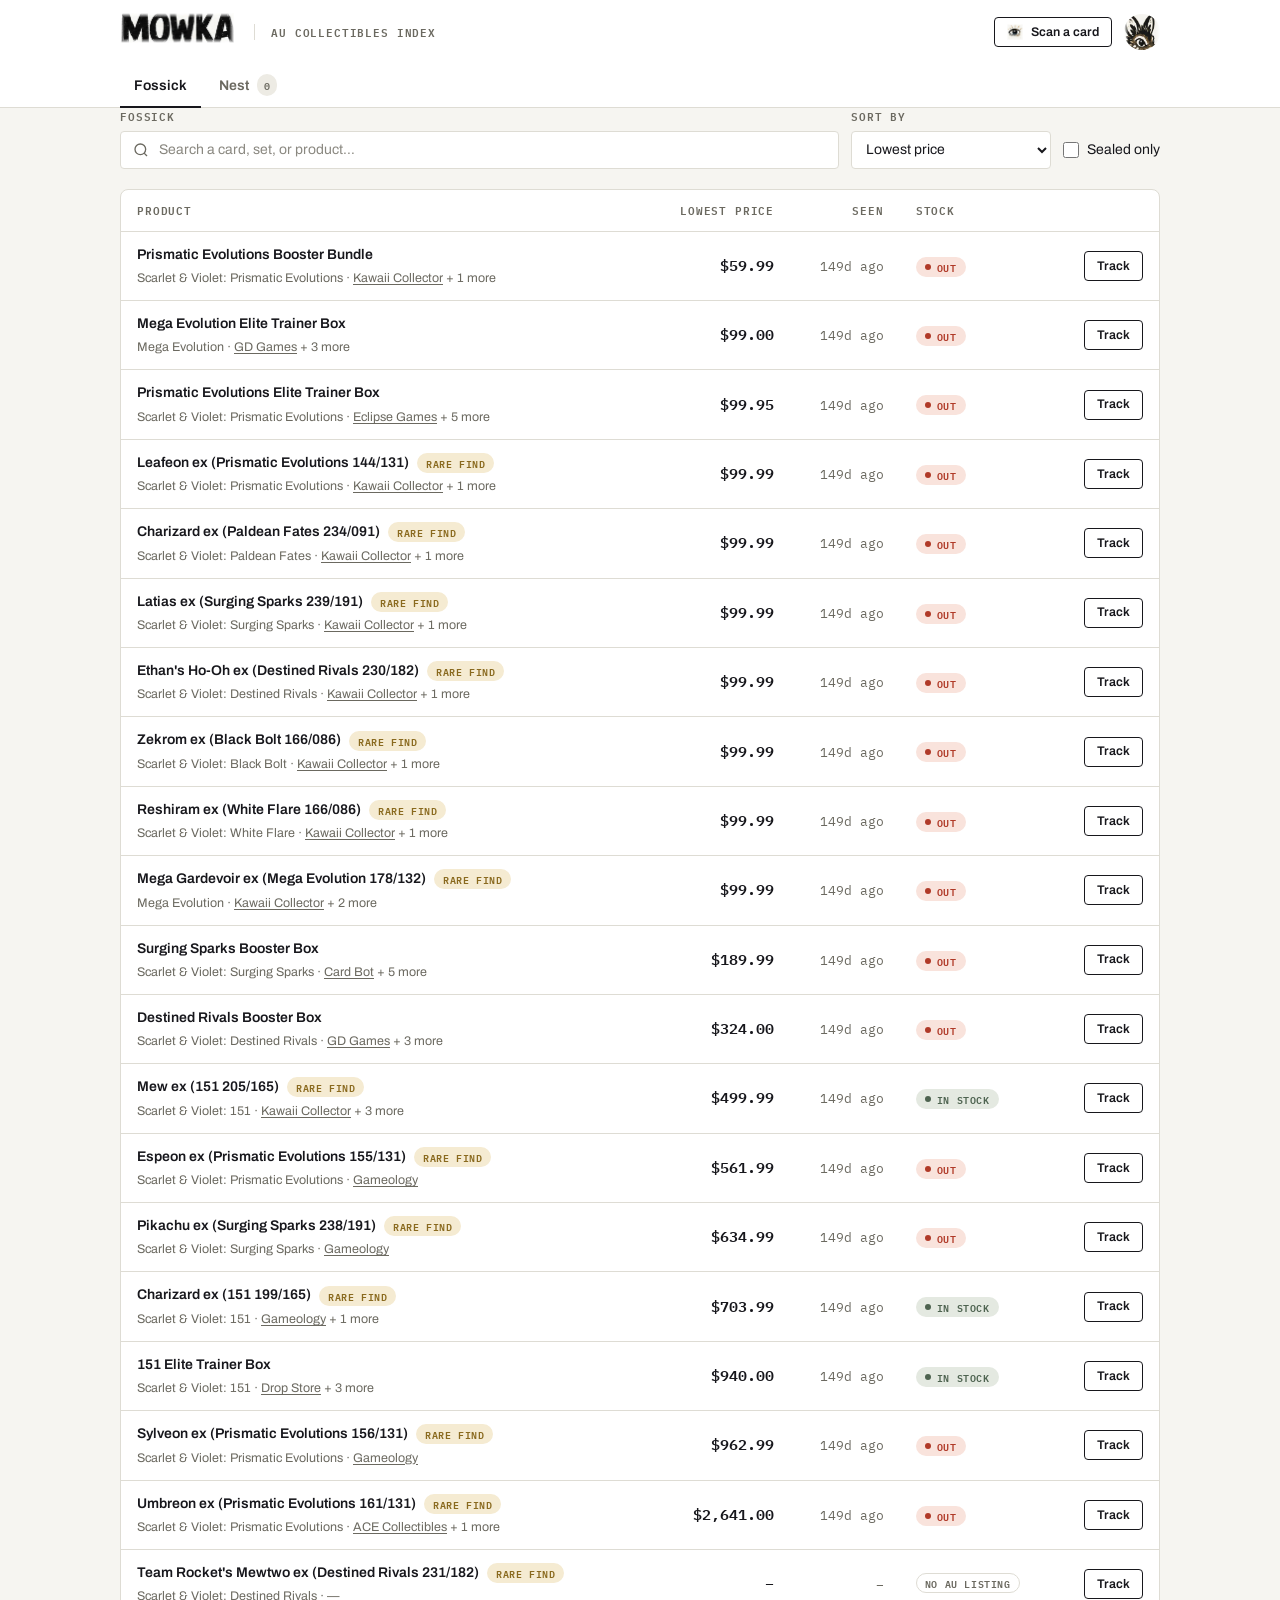
==== commit 16ec67e4: "fix: apply 23 confirmed findings from the app adversarial review app.html: corruption-tolerant colle" ====
--- a/site/app.html
+++ b/site/app.html
@@ -101,7 +101,8 @@
 @media(max-width:560px){.mwk-swoop-art{width:110px}}
 
 /* ============ kit: toast ============ */
-#toasts{position:fixed;right:16px;bottom:16px;display:flex;flex-direction:column;gap:10px;z-index:60}
+#toasts{position:fixed;right:16px;bottom:16px;left:16px;display:flex;flex-direction:column;align-items:flex-end;gap:10px;z-index:60;pointer-events:none}
+#toasts .mwk-toast{pointer-events:auto}
 .mwk-toast{display:flex;align-items:flex-start;gap:12px;background:var(--surface-ink);color:var(--text-on-ink);border-radius:var(--radius-md);padding:14px 14px 14px 16px;max-width:420px;box-shadow:var(--shadow-pop);animation:mwk-toast-in var(--duration-swoop) var(--ease-swoop)}
 @keyframes mwk-toast-in{from{opacity:0;transform:translateY(8px)}to{opacity:1;transform:none}}
 .mwk-toast-label{font-family:var(--font-mono);font-size:var(--text-label);font-weight:600;letter-spacing:var(--tracking-label);text-transform:uppercase;margin:0 0 3px;color:var(--gold)}
@@ -119,6 +120,7 @@
 .headmark{width:36px;height:36px;border-radius:50%;background:var(--surface-art);object-fit:cover}
 .scan-eye{height:16px;width:auto;mix-blend-mode:multiply}
 @media(max-width:560px){.masthead .tagline{display:none}}
+@media(pointer:coarse){.mwk-btn--sm{height:40px;padding:0 14px}.mwk-toast-x,.mwk-tab{min-height:40px}}
 
 /* ============ screens ============ */
 main{padding:20px 0 64px}
@@ -155,7 +157,7 @@
 .delta-up{color:var(--spark-deep)}
 
 /* ============ scan dialog ============ */
-dialog#scan{border:var(--border-keyline);border-radius:var(--radius-lg);padding:0;width:min(560px,calc(100vw - 32px));background:var(--surface-card)}
+dialog#scan{border:var(--border-keyline);border-radius:var(--radius-lg);padding:0;width:min(560px,calc(100vw - 32px));background:var(--surface-card);margin:auto}
 dialog#scan::backdrop{background:rgba(23,23,28,.5)}
 .scan-head{display:flex;align-items:center;gap:10px;padding:16px 20px;border-bottom:1px solid var(--line)}
 .scan-head img{height:22px;width:auto}
@@ -163,7 +165,8 @@
 .scan-head .mwk-toast-x{color:var(--ink)}
 .scan-body{padding:20px;display:flex;flex-direction:column;gap:16px}
 .scan-drop{border:2px dashed var(--line);border-radius:var(--radius-md);padding:22px;text-align:center;color:var(--text-muted);font-size:var(--text-sm);cursor:pointer;background:var(--surface-sunken)}
-.scan-drop:hover{border-color:var(--ink);color:var(--text-body)}
+.scan-drop:hover,.scan-drop:focus-within{border-color:var(--ink);color:var(--text-body)}
+.scan-drop:focus-within{box-shadow:var(--focus-ring)}
 .scan-status{font-family:var(--font-mono);font-size:var(--text-sm);color:var(--text-muted)}
 .cand{display:flex;align-items:center;gap:12px;padding:10px;border:1px solid var(--line);border-radius:var(--radius-md);cursor:pointer;background:var(--surface-card);width:100%;text-align:left;font:inherit}
 .cand:hover{border-color:var(--ink);box-shadow:var(--shadow-lift)}
@@ -193,8 +196,8 @@
       </div>
     </div>
     <div class="mwk-tabs" role="tablist" style="border-bottom:0">
-      <button class="mwk-tab mwk-tab--active" role="tab" aria-selected="true" id="tab-fossick" data-tab="fossick">Fossick</button>
-      <button class="mwk-tab" role="tab" aria-selected="false" id="tab-nest" data-tab="nest">Nest <span class="mwk-tab-count" id="nest-count">0</span></button>
+      <button class="mwk-tab mwk-tab--active" role="tab" aria-selected="true" aria-controls="screen-fossick" id="tab-fossick" data-tab="fossick">Fossick</button>
+      <button class="mwk-tab" role="tab" aria-selected="false" aria-controls="screen-nest" tabindex="-1" id="tab-nest" data-tab="nest">Nest <span class="mwk-tab-count" id="nest-count">0</span></button>
     </div>
   </div>
 </header>
@@ -280,7 +283,13 @@
 let auPrices = {};      // ref -> offer
 let fx = null;
 let cardIndex = null;   // lazy (716KB)
-const nest = () => { try { return JSON.parse(localStorage.getItem(COLLECTION_KEY)) || []; } catch { return []; } };
+const nest = () => {
+  // corruption-tolerant per spec: wrong-shape JSON must never brick the app
+  try {
+    const v = JSON.parse(localStorage.getItem(COLLECTION_KEY));
+    return Array.isArray(v) ? v.filter(i => i && typeof i === "object" && typeof i.ref === "string") : [];
+  } catch { return []; }
+};
 const saveNest = items => localStorage.setItem(COLLECTION_KEY, JSON.stringify(items));
 const alertsOn = () => localStorage.getItem(ALERTS_KEY) !== "off";
 
@@ -302,10 +311,12 @@
   const [sealed, cards, au, fxres] = await Promise.all([
     fetch("data.json").then(r => r.ok ? r.json() : {products: []}).catch(() => ({products: []})),
     fetch("cards.json").then(r => r.ok ? r.json() : {cards: []}).catch(() => ({cards: []})),
-    fetch("api/au-prices.json").then(r => r.ok ? r.json() : {prices: {}}).catch(() => ({prices: {}})),
+    // null (not {}) on failure: "AU data unavailable" must never silently
+    // fall through to a converted price (spec: strict resolution order)
+    fetch("api/au-prices.json").then(r => r.ok ? r.json() : null).catch(() => null),
     fetch("api/fx.json").then(r => r.ok ? r.json() : null).catch(() => null),
   ]);
-  auPrices = au.prices || {};
+  auPrices = au ? (au.prices || {}) : null;
   fx = fxres;
   rows = [];
   for (const p of sealed.products) {
@@ -316,7 +327,8 @@
   for (const c of cards.cards) {
     const rare = /illustration|hyper|shiny/.test(c.variant || "");
     rows.push({key: c.id, ref: c.id.replace(/^card-/, ""), kind: "card", name: c.name,
-               set: c.set, best: c.best, stores: c.best ? 1 : 0, rare, image: c.image});
+               set: c.set, best: c.best,
+               stores: new Set((c.offers || []).map(o => o.store)).size, rare, image: c.image});
   }
   renderFossick();
   renderNest();
@@ -399,21 +411,30 @@
   const sealedN = items.filter(i => i.kind === "sealed").length;
   document.getElementById("stat-tags").innerHTML =
     `<span class="tagchip">Sealed ${sealedN}</span> <span class="tagchip" style="margin-left:6px">Singles ${items.length - sealedN}</span>`;
-  let now = 0, then = 0;
+  // one basis per item: current price when we have a live row, else the
+  // snapshot; the delta compares only items that have BOTH (like with like)
+  let now = 0, pairNow = 0, pairThen = 0;
   for (const i of items) {
     const cur = currentBest(i);
-    if (cur) now += cur.price_cents;
-    if (i.price_snapshot?.aud_cents) then += i.price_snapshot.aud_cents;
+    const snap = i.price_snapshot?.aud_cents;
+    now += cur ? cur.price_cents : (snap || 0);
+    if (cur && snap) { pairNow += cur.price_cents; pairThen += snap; }
   }
   document.getElementById("stat-value").textContent = aud(now);
   const deltaEl = document.getElementById("stat-delta");
-  if (then > 0 && now > 0) {
-    const d = (now - then) / then * 100;
-    deltaEl.className = d <= 0 ? "delta-down" : "delta-up";
-    deltaEl.textContent = `${d <= 0 ? "▼" : "▲"} ${Math.abs(d).toFixed(1)}% since tracked`;
+  if (pairThen > 0) {
+    const d = (pairNow - pairThen) / pairThen * 100;
+    if (Math.abs(d) < 0.05) {
+      deltaEl.className = "";
+      deltaEl.textContent = "— unchanged since tracked";
+    } else {
+      deltaEl.className = d < 0 ? "delta-down" : "delta-up";
+      deltaEl.textContent = `${d < 0 ? "▼" : "▲"} ${Math.abs(d).toFixed(1)}% since tracked`;
+    }
   } else deltaEl.textContent = "";
   const host = document.getElementById("nest-items");
   if (!items.length) {
+    host.className = "";
     host.innerHTML = `<div class="mwk-card mwk-card--art"><div class="mwk-card-body empty-nest">
       <img class="art" src="assets/mowka-swoop.webp" alt="">
       <p>Nothing shiny here yet. Fossick for a card and track it — Mowka will bring finds back to your nest.</p>
@@ -427,8 +448,10 @@
     let deltaHtml = "";
     if (cur && snap) {
       const d = (cur.price_cents - snap) / snap * 100;
-      deltaHtml = `<span style="font-family:var(--font-mono);font-size:12px;margin-left:10px"
-        class="${d <= 0 ? "delta-down" : "delta-up"}">${d <= 0 ? "▼" : "▲"} ${Math.abs(d).toFixed(1)}% since tracked</span>`;
+      deltaHtml = Math.abs(d) < 0.05
+        ? `<span style="font-family:var(--font-mono);font-size:12px;margin-left:10px;color:var(--text-muted)">— unchanged</span>`
+        : `<span style="font-family:var(--font-mono);font-size:12px;margin-left:10px"
+            class="${d < 0 ? "delta-down" : "delta-up"}">${d < 0 ? "▼" : "▲"} ${Math.abs(d).toFixed(1)}% since tracked</span>`;
     }
     const badge = cur
       ? (cur.in_stock ? '<span class="mwk-badge mwk-badge--leaf"><span class="mwk-badge-dot"></span>In stock</span>'
@@ -453,6 +476,7 @@
   saveNest(nest().filter(i => i.ref !== btn.dataset.untrack));
   toast("Out of the nest. Mowka let that one go.");
   renderFossick(); renderNest();
+  checkRestocks();  // a banner must not advertise an item no longer tracked
 });
 const alertsSwitch = document.getElementById("alerts-switch");
 alertsSwitch.checked = alertsOn();
@@ -464,14 +488,26 @@
 });
 
 /* ---------- swoop alert: tracked item came back in stock ---------- */
+const DISMISSED_KEY = "mowka.swoop.dismissed.v1";
+const dismissedRefs = () => {
+  try { const v = JSON.parse(localStorage.getItem(DISMISSED_KEY)); return Array.isArray(v) ? v : []; }
+  catch { return []; }
+};
 function checkRestocks() {
+  document.getElementById("swoop-slot").innerHTML = "";
   if (!alertsOn()) return;
-  const dismissed = localStorage.getItem("mowka.swoop.dismissed") || "";
+  let dismissed = dismissedRefs();
+  // a ref that went out of stock again may genuinely restock later: forget it
+  const stillIn = new Set(nest().filter(i => currentBest(i)?.in_stock).map(i => i.ref));
+  const pruned = dismissed.filter(ref => stillIn.has(ref));
+  if (pruned.length !== dismissed.length) {
+    dismissed = pruned;
+    localStorage.setItem(DISMISSED_KEY, JSON.stringify(dismissed));
+  }
   for (const i of nest()) {
     const cur = currentBest(i);
     if (!cur || !cur.in_stock || i.price_snapshot?.in_stock !== false) continue;
-    const key = i.ref + "@" + cur.observed_at;
-    if (dismissed === key) continue;
+    if (dismissed.includes(i.ref)) continue;
     document.getElementById("swoop-slot").innerHTML = `
       <div class="mwk-swoop" role="alert" style="margin-bottom:20px">
         <div class="mwk-swoop-body">
@@ -486,22 +522,35 @@
         <div class="mwk-swoop-art"><img class="art" src="assets/mowka-swoop.webp" alt="Mowka swooping"></div>
       </div>`;
     document.getElementById("swoop-dismiss").onclick = () => {
-      localStorage.setItem("mowka.swoop.dismissed", key);
-      document.getElementById("swoop-slot").innerHTML = "";
+      localStorage.setItem(DISMISSED_KEY, JSON.stringify([...dismissedRefs(), i.ref]));
+      checkRestocks();  // show the next qualifying restock, if any
     };
     break;
   }
 }
 
-/* ---------- tabs ---------- */
-for (const tab of document.querySelectorAll(".mwk-tab")) {
-  tab.addEventListener("click", () => {
-    for (const t of document.querySelectorAll(".mwk-tab")) {
-      t.classList.toggle("mwk-tab--active", t === tab);
-      t.setAttribute("aria-selected", t === tab ? "true" : "false");
-    }
-    document.getElementById("screen-fossick").hidden = tab.dataset.tab !== "fossick";
-    document.getElementById("screen-nest").hidden = tab.dataset.tab !== "nest";
+/* ---------- tabs (ARIA pattern: roving tabindex + arrow keys) ---------- */
+const allTabs = [...document.querySelectorAll(".mwk-tab")];
+function activateTab(tab) {
+  for (const t of allTabs) {
+    const active = t === tab;
+    t.classList.toggle("mwk-tab--active", active);
+    t.setAttribute("aria-selected", active ? "true" : "false");
+    t.tabIndex = active ? 0 : -1;
+  }
+  document.getElementById("screen-fossick").hidden = tab.dataset.tab !== "fossick";
+  document.getElementById("screen-nest").hidden = tab.dataset.tab !== "nest";
+}
+for (const tab of allTabs) {
+  tab.addEventListener("click", () => activateTab(tab));
+  tab.addEventListener("keydown", e => {
+    if (!["ArrowLeft", "ArrowRight", "Home", "End"].includes(e.key)) return;
+    e.preventDefault();
+    const i = allTabs.indexOf(tab);
+    const next = e.key === "Home" ? allTabs[0]
+      : e.key === "End" ? allTabs[allTabs.length - 1]
+      : allTabs[(i + (e.key === "ArrowRight" ? 1 : allTabs.length - 1)) % allTabs.length];
+    next.focus(); activateTab(next);
   });
 }
 document.getElementById("q").addEventListener("input", renderFossick);
@@ -511,20 +560,38 @@
 /* ---------- scan (docs/SCAN_PRICING.md) ---------- */
 const scanDialog = document.getElementById("scan");
 const scanBody = document.getElementById("scan-body");
-document.getElementById("open-scan").addEventListener("click", () => {
-  scanDialog.showModal(); scanStart();
-  if (window.goatcounter?.count) goatcounter.count({path: "card-scan", title: "Card scan", event: true});
-});
+document.getElementById("open-scan").addEventListener("click", () => { scanDialog.showModal(); scanStart(); });
 document.getElementById("scan-close").addEventListener("click", () => scanDialog.close());
 
-const FRACTIONS_RE = /(?<![\d\/])(\d{1,3})\s*\/\s*(\d{1,3})(?![\d\/])/g;
+// Lookbehind in a top-level literal is a parse-time SyntaxError on older
+// WebKit — construct lazily and fall back to manual boundary checks so old
+// iPhones get a working app (scan included), not a blank page.
+let FRACTIONS_RE;
+try { FRACTIONS_RE = new RegExp("(?<![\\d/])(\\d{1,3})\\s*/\\s*(\\d{1,3})(?![\\d/])", "g"); }
+catch { FRACTIONS_RE = null; }
+function findFractions(text) {
+  const out = [];
+  if (FRACTIONS_RE) {
+    for (const m of text.matchAll(FRACTIONS_RE)) out.push([parseInt(m[1], 10), parseInt(m[2], 10)]);
+    return out;
+  }
+  for (const m of text.matchAll(/(\d{1,3})\s*\/\s*(\d{1,3})/g)) {
+    const before = text[m.index - 1], after = text[m.index + m[0].length];
+    if (before && /[\d/]/.test(before)) continue;
+    if (after && /[\d/]/.test(after)) continue;
+    out.push([parseInt(m[1], 10), parseInt(m[2], 10)]);
+  }
+  return out;
+}
 const cleanText = t => t.toLowerCase().replace(/[$€£]\s*\d+(?:[.,]\d+)?/g, " ").replace(/[^a-z0-9]+/g, " ").replace(/\s+/g, " ").trim();
 const nameTokens = t => new Set(cleanText(t).split(" ").filter(w => w.length > 2 && !/^\d+$/.test(w)));
 
 async function ensureIndex() {
   if (!cardIndex) {
     scanStatus("Loading card index…");
-    cardIndex = await fetch("api/card-index.json").then(r => r.json());
+    const r = await fetch("api/card-index.json");
+    if (!r.ok) throw new Error("card index " + r.status);
+    cardIndex = await r.json();
   }
   return cardIndex;
 }
@@ -532,8 +599,7 @@
   const tokens = nameTokens(text);
   const score = name => { let s = 0; for (const t of nameTokens(name)) if (tokens.has(t)) s++; return s; };
   const seen = new Set(); const out = [];
-  for (const m of text.matchAll(FRACTIONS_RE)) {
-    const num = parseInt(m[1], 10), den = parseInt(m[2], 10);
+  for (const [num, den] of findFractions(text)) {
     if (!den) continue;
     const sets = new Set(index.sets.filter(s => s.official === den).map(s => s.id));
     if (!sets.size) continue;
@@ -567,7 +633,7 @@
     <label class="scan-drop" for="scan-file">
       <strong>Photo the card</strong> — frame the whole card, collector number visible (e.g. 161/131).<br>
       Tap to open the camera or choose a photo.
-      <input id="scan-file" type="file" accept="image/*" capture="environment" style="display:none">
+      <input id="scan-file" class="sr-only" type="file" accept="image/*" capture="environment">
     </label>
     <label class="mwk-field">
       <span class="mwk-field-label">Or type it</span>
@@ -606,7 +672,14 @@
 }
 async function scanIdentify(text) {
   if (!text.trim()) { document.getElementById("scan-results").innerHTML = ""; return; }
-  const index = await ensureIndex();
+  let index;
+  try {
+    index = await ensureIndex();
+  } catch {
+    scanStatus("Squawk — couldn't load the card index. Check your connection and try again.");
+    return;
+  }
+  if (window.goatcounter?.count) goatcounter.count({path: "card-scan", title: "Card scan", event: true});
   const candidates = identify(text, index);
   const host = document.getElementById("scan-results");
   if (!candidates.length) {
@@ -631,9 +704,14 @@
 async function scanPrice(ref) {
   scanStatus("Fossicking for the price…");
   document.getElementById("scan-results").innerHTML = "";
+  await dataReady;  // never price against not-yet-loaded artifacts
   let info = null;
-  try { info = await fetch(`${TCGDEX}/cards/${encodeURIComponent(ref)}`).then(r => r.json()); } catch {}
+  try { info = await fetch(`${TCGDEX}/cards/${encodeURIComponent(ref)}`).then(r => r.ok ? r.json() : null); } catch {}
   // resolution order per docs/SCAN_PRICING.md: AU local -> USD x fx -> EUR x fx
+  if (auPrices === null) {
+    scanStatus("Squawk — AU price data is unreachable right now; a converted reference could be misleading. Try again shortly.");
+    return;
+  }
   const au = auPrices[ref];
   let priceHtml, trackSnapshot;
   if (au) {
@@ -688,24 +766,33 @@
   };
   document.getElementById("scan-again").onclick = scanStart;
 }
+// TCGdex serves pricing per-variant for modern cards but at the TOP level for
+// vintage ones (e.g. base1-4 Charizard) — check both, variants first.
+function pricingSources(info) {
+  return [...(info?.variants_detailed || []).map(v => v?.pricing), info?.pricing];
+}
 function tcgplayerUsd(info) {
   for (const finish of ["holofoil", "normal", "reverseHolofoil", "1stEditionHolofoil"])
-    for (const v of info?.variants_detailed || []) {
-      const m = v?.pricing?.tcgplayer?.[finish]?.marketPrice;
+    for (const p of pricingSources(info)) {
+      const m = p?.tcgplayer?.[finish]?.marketPrice;
       if (m) return Number(m);
     }
   return null;
 }
 function cardmarketEur(info) {
-  for (const v of info?.variants_detailed || [])
+  for (const p of pricingSources(info))
     for (const k of ["trend", "avg30"]) {
-      const m = v?.pricing?.cardmarket?.[k];
+      const m = p?.cardmarket?.[k];
       if (m) return Number(m);
     }
   return null;
 }
 
-loadData();
+const dataReady = loadData().catch(err => {
+  console.error(err);
+  document.getElementById("rows").innerHTML =
+    `<tr><td colspan="5" class="tbl-empty">Squawk — couldn't reach the index. Check your connection and reload.</td></tr>`;
+});
 </script>
 <script data-goatcounter="https://mowka.goatcounter.com/count" async src="https://gc.zgo.at/count.js"></script>
 </body>
